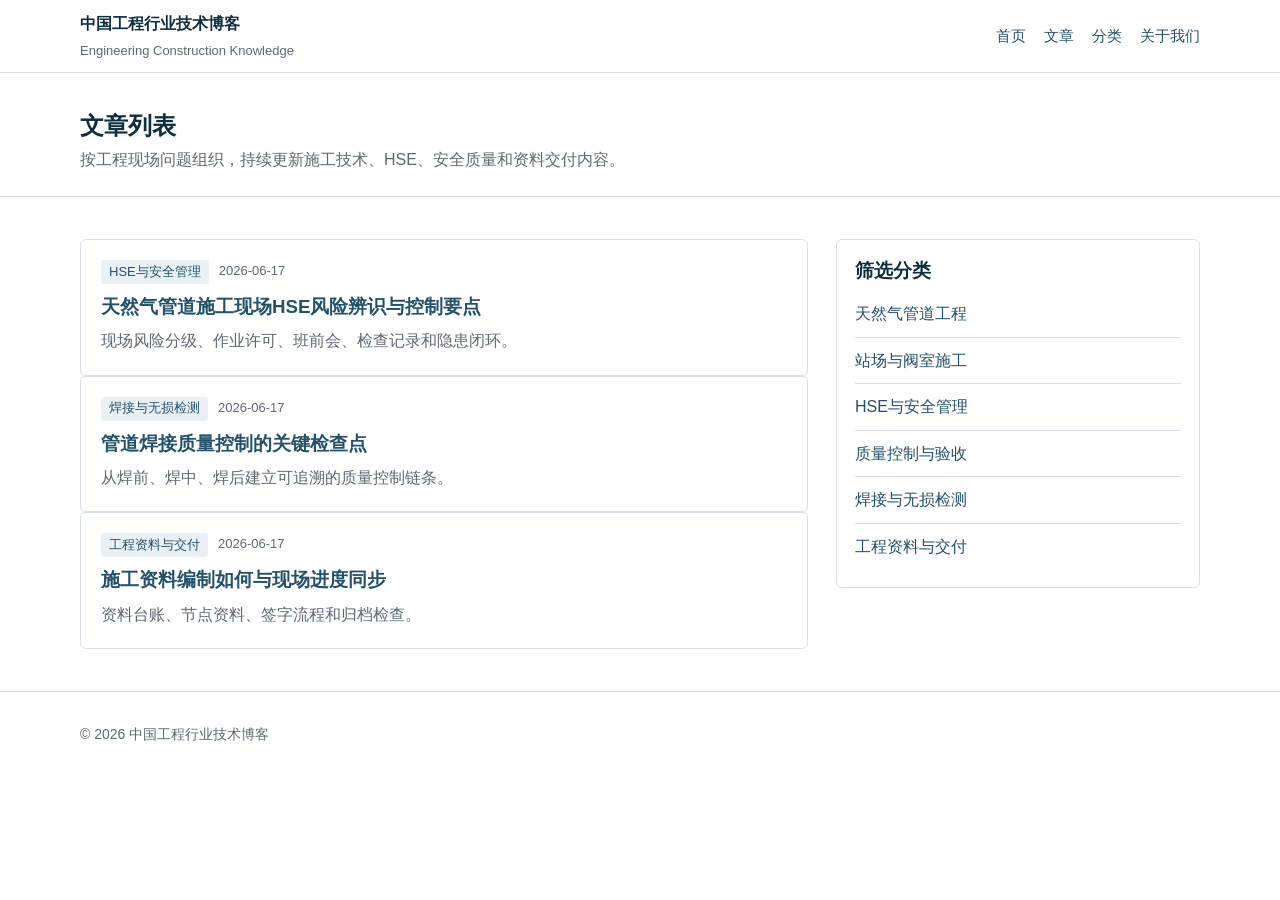
==== articles/index.html @ 87240e08 "Initial engineering tech blog" ====
<!doctype html>
<html lang="zh-CN">
<head>
  <meta charset="utf-8">
  <meta name="viewport" content="width=device-width, initial-scale=1">
  <title>文章列表 - 中国工程行业技术博客</title>
  <meta name="description" content="中国工程建设行业技术文章列表，覆盖管道施工、站场施工、HSE、安全管理、质量控制、焊接工程和资料编制。">
  <link rel="stylesheet" href="../assets/style.css">
</head>
<body>
  <header class="site-header">
    <div class="wrap topbar">
      <a class="brand" href="../index.html">中国工程行业技术博客<span>Engineering Construction Knowledge</span></a>
      <nav class="nav"><a href="../index.html">首页</a><a href="index.html">文章</a><a href="../categories/index.html">分类</a><a href="../about.html">关于我们</a></nav>
    </div>
  </header>
  <main>
    <section class="page-title"><div class="wrap"><h1>文章列表</h1><p>按工程现场问题组织，持续更新施工技术、HSE、安全质量和资料交付内容。</p></div></section>
    <section class="section">
      <div class="wrap two-col">
        <div>
          <article class="article-card"><div class="meta"><span class="tag">HSE与安全管理</span><span>2026-06-17</span></div><h3><a href="hse-risk-control.html">天然气管道施工现场HSE风险辨识与控制要点</a></h3><p>现场风险分级、作业许可、班前会、检查记录和隐患闭环。</p></article>
          <article class="article-card"><div class="meta"><span class="tag">焊接与无损检测</span><span>2026-06-17</span></div><h3><a href="welding-quality.html">管道焊接质量控制的关键检查点</a></h3><p>从焊前、焊中、焊后建立可追溯的质量控制链条。</p></article>
          <article class="article-card"><div class="meta"><span class="tag">工程资料与交付</span><span>2026-06-17</span></div><h3><a href="project-documents.html">施工资料编制如何与现场进度同步</a></h3><p>资料台账、节点资料、签字流程和归档检查。</p></article>
        </div>
        <aside>
          <div class="sidebox"><h3>筛选分类</h3><ul class="link-list"><li><a href="../categories/index.html#pipeline">天然气管道工程</a></li><li><a href="../categories/index.html#station">站场与阀室施工</a></li><li><a href="../categories/index.html#hse">HSE与安全管理</a></li><li><a href="../categories/index.html#quality">质量控制与验收</a></li><li><a href="../categories/index.html#welding">焊接与无损检测</a></li><li><a href="../categories/index.html#docs">工程资料与交付</a></li></ul></div>
        </aside>
      </div>
    </section>
  </main>
  <footer class="footer"><div class="wrap">© 2026 中国工程行业技术博客</div></footer>
</body>
</html>
---- assets/style.css ----
:root {
  --ink: #18212b;
  --muted: #5d6875;
  --line: #d8dee6;
  --paper: #ffffff;
  --soft: #f4f7fa;
  --steel: #24516a;
  --safety: #c46a1c;
  --deep: #0f2f3f;
}

* {
  box-sizing: border-box;
}

body {
  margin: 0;
  color: var(--ink);
  background: var(--paper);
  font-family: -apple-system, BlinkMacSystemFont, "Segoe UI", "Microsoft YaHei", Arial, sans-serif;
  line-height: 1.72;
}

a {
  color: var(--steel);
  text-decoration: none;
}

a:hover {
  text-decoration: underline;
}

.site-header {
  border-bottom: 1px solid var(--line);
  background: #fff;
}

.wrap {
  width: min(1120px, calc(100% - 32px));
  margin: 0 auto;
}

.topbar {
  display: flex;
  align-items: center;
  justify-content: space-between;
  gap: 24px;
  min-height: 72px;
}

.brand {
  display: flex;
  flex-direction: column;
  gap: 2px;
  color: var(--deep);
  font-weight: 800;
  letter-spacing: 0;
}

.brand span {
  color: var(--muted);
  font-size: 13px;
  font-weight: 500;
}

.nav {
  display: flex;
  flex-wrap: wrap;
  gap: 18px;
  font-size: 15px;
}

.hero {
  background:
    linear-gradient(rgba(15, 47, 63, .86), rgba(15, 47, 63, .74)),
    url("https://images.unsplash.com/photo-1504917595217-d4dc5ebe6122?auto=format&fit=crop&w=1800&q=80") center/cover;
  color: #fff;
  padding: 72px 0 52px;
}

.hero h1 {
  max-width: 860px;
  margin: 0 0 18px;
  font-size: clamp(32px, 5vw, 58px);
  line-height: 1.12;
}

.hero p {
  max-width: 760px;
  margin: 0;
  color: #e6edf2;
  font-size: 18px;
}

.search-strip {
  margin-top: 32px;
  display: grid;
  grid-template-columns: 1fr auto;
  gap: 12px;
  max-width: 760px;
}

.search-strip input {
  min-height: 48px;
  padding: 0 16px;
  border: 1px solid rgba(255, 255, 255, .4);
  background: rgba(255, 255, 255, .96);
  border-radius: 4px;
  font-size: 16px;
}

.button {
  display: inline-flex;
  align-items: center;
  justify-content: center;
  min-height: 48px;
  padding: 0 18px;
  border-radius: 4px;
  background: var(--safety);
  color: #fff;
  font-weight: 700;
}

.section {
  padding: 42px 0;
}

.section-title {
  display: flex;
  align-items: end;
  justify-content: space-between;
  gap: 16px;
  margin-bottom: 20px;
}

.section-title h2,
.page-title h1 {
  margin: 0;
  color: var(--deep);
  line-height: 1.22;
}

.section-title p,
.page-title p {
  margin: 6px 0 0;
  color: var(--muted);
}

.grid {
  display: grid;
  grid-template-columns: repeat(3, 1fr);
  gap: 18px;
}

.two-col {
  display: grid;
  grid-template-columns: 2fr 1fr;
  gap: 28px;
}

.card,
.article-card,
.sidebox {
  border: 1px solid var(--line);
  border-radius: 6px;
  background: #fff;
}

.card {
  padding: 20px;
}

.card h3,
.article-card h3,
.sidebox h3 {
  margin: 0 0 8px;
  color: var(--deep);
  line-height: 1.35;
}

.card p,
.article-card p,
.sidebox p {
  margin: 0;
  color: var(--muted);
}

.article-card {
  padding: 20px;
}

.meta {
  display: flex;
  flex-wrap: wrap;
  gap: 10px;
  margin-bottom: 10px;
  color: var(--muted);
  font-size: 13px;
}

.tag {
  display: inline-flex;
  align-items: center;
  min-height: 24px;
  padding: 0 8px;
  border-radius: 3px;
  background: #e9f1f5;
  color: var(--steel);
  font-size: 13px;
}

.band {
  background: var(--soft);
}

.sidebox {
  padding: 18px;
  margin-bottom: 16px;
}

.link-list {
  margin: 0;
  padding: 0;
  list-style: none;
}

.link-list li {
  padding: 9px 0;
  border-bottom: 1px solid var(--line);
}

.link-list li:last-child {
  border-bottom: 0;
}

.page-title {
  padding: 38px 0 22px;
  border-bottom: 1px solid var(--line);
}

.article {
  max-width: 820px;
}

.article h1 {
  margin: 0 0 10px;
  color: var(--deep);
  font-size: clamp(30px, 4vw, 46px);
  line-height: 1.18;
}

.article h2 {
  margin-top: 34px;
  color: var(--deep);
  border-left: 4px solid var(--safety);
  padding-left: 12px;
}

.article table {
  width: 100%;
  border-collapse: collapse;
  margin: 16px 0;
}

.article th,
.article td {
  border: 1px solid var(--line);
  padding: 10px;
  text-align: left;
  vertical-align: top;
}

.article th {
  background: var(--soft);
}

.notice {
  border-left: 4px solid var(--safety);
  background: #fff7ef;
  padding: 14px 16px;
  margin: 18px 0;
}

.footer {
  padding: 30px 0;
  border-top: 1px solid var(--line);
  color: var(--muted);
  font-size: 14px;
}

@media (max-width: 840px) {
  .topbar,
  .section-title {
    align-items: flex-start;
    flex-direction: column;
  }

  .search-strip,
  .grid,
  .two-col {
    grid-template-columns: 1fr;
  }
}
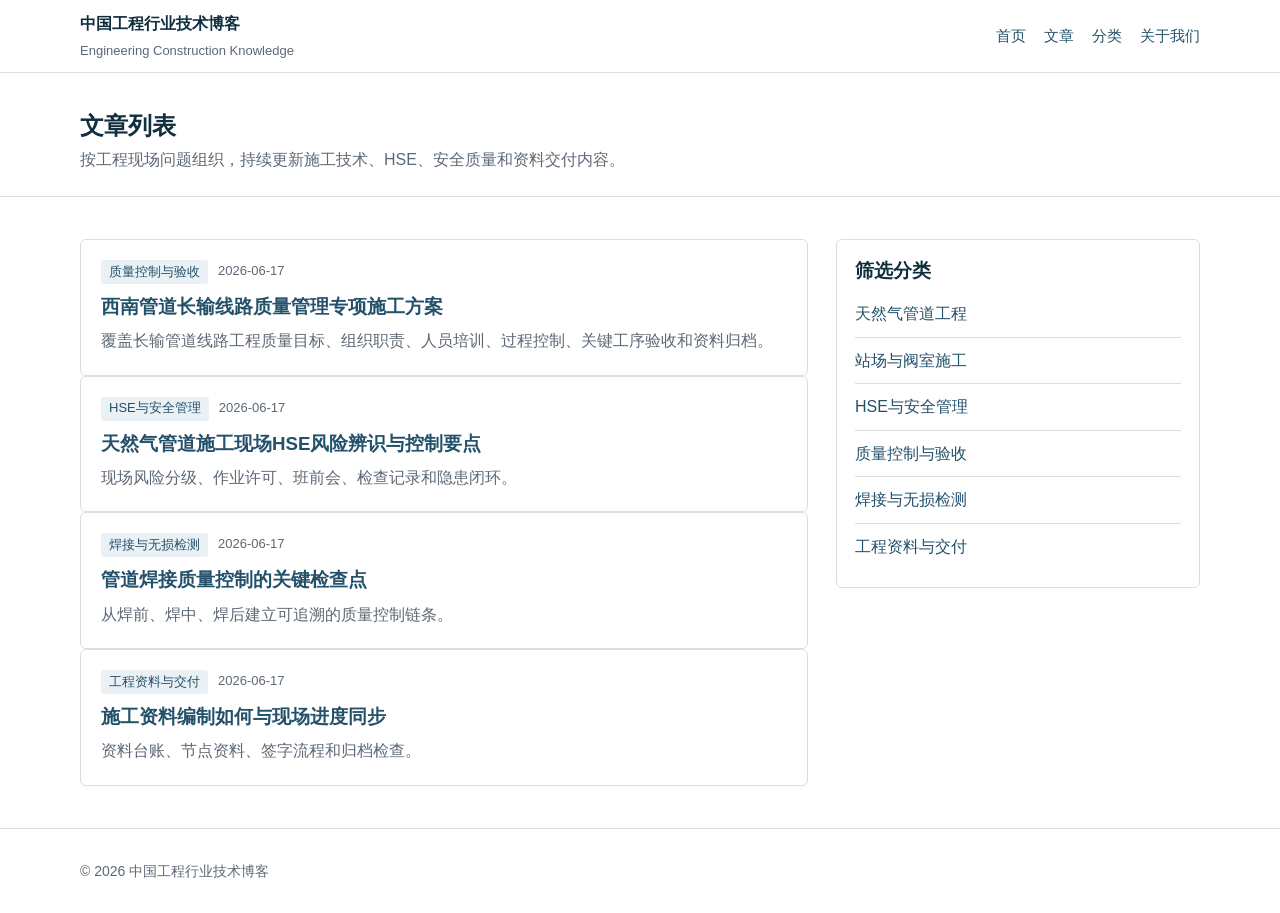
==== commit 8710986c: "Add long-distance pipeline quality management article" ====
--- a/articles/index.html
+++ b/articles/index.html
@@ -19,6 +19,7 @@
     <section class="section">
       <div class="wrap two-col">
         <div>
+          <article class="article-card"><div class="meta"><span class="tag">质量控制与验收</span><span>2026-06-17</span></div><h3><a href="long-distance-pipeline-quality-management-plan.html">西南管道长输线路质量管理专项施工方案</a></h3><p>覆盖长输管道线路工程质量目标、组织职责、人员培训、过程控制、关键工序验收和资料归档。</p></article>
           <article class="article-card"><div class="meta"><span class="tag">HSE与安全管理</span><span>2026-06-17</span></div><h3><a href="hse-risk-control.html">天然气管道施工现场HSE风险辨识与控制要点</a></h3><p>现场风险分级、作业许可、班前会、检查记录和隐患闭环。</p></article>
           <article class="article-card"><div class="meta"><span class="tag">焊接与无损检测</span><span>2026-06-17</span></div><h3><a href="welding-quality.html">管道焊接质量控制的关键检查点</a></h3><p>从焊前、焊中、焊后建立可追溯的质量控制链条。</p></article>
           <article class="article-card"><div class="meta"><span class="tag">工程资料与交付</span><span>2026-06-17</span></div><h3><a href="project-documents.html">施工资料编制如何与现场进度同步</a></h3><p>资料台账、节点资料、签字流程和归档检查。</p></article>
--- a/assets/style.css
+++ b/assets/style.css
@@ -262,6 +262,17 @@
   margin: 16px 0;
 }
 
+.table-wrap {
+  width: 100%;
+  overflow-x: auto;
+  margin: 16px 0;
+}
+
+.table-wrap table {
+  min-width: 720px;
+  margin: 0;
+}
+
 .article th,
 .article td {
   border: 1px solid var(--line);
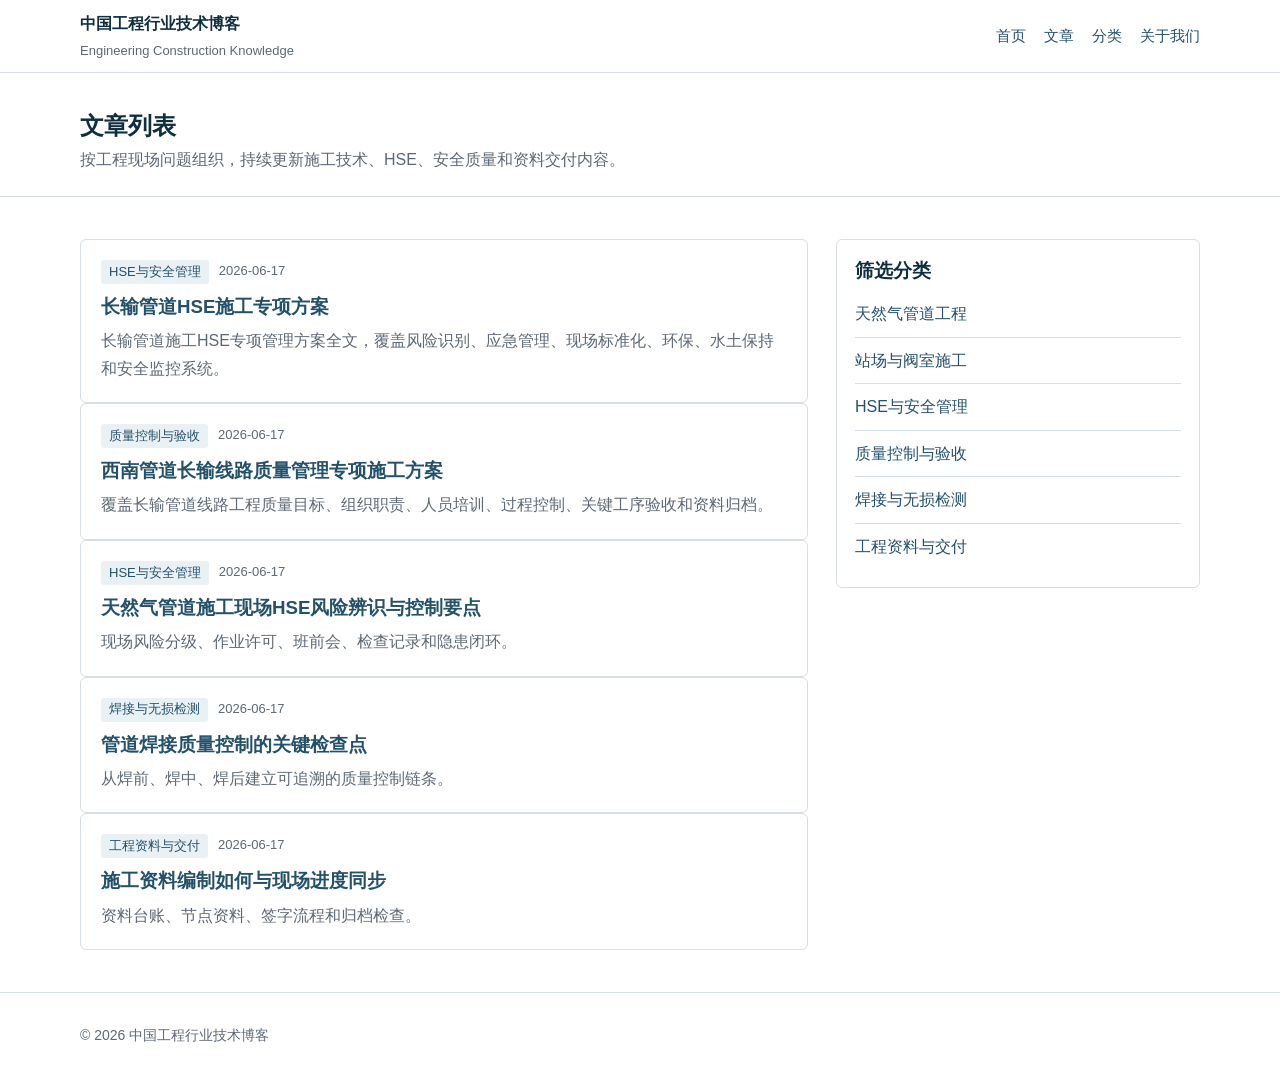
==== commit 2c1df5fd: "Move HSE plan to article page" ====
--- a/articles/index.html
+++ b/articles/index.html
@@ -19,6 +19,7 @@
     <section class="section">
       <div class="wrap two-col">
         <div>
+          <article class="article-card"><div class="meta"><span class="tag">HSE与安全管理</span><span>2026-06-17</span></div><h3><a href="long-distance-pipeline-hse-special-plan.html">长输管道HSE施工专项方案</a></h3><p>长输管道施工HSE专项管理方案全文，覆盖风险识别、应急管理、现场标准化、环保、水土保持和安全监控系统。</p></article>
           <article class="article-card"><div class="meta"><span class="tag">质量控制与验收</span><span>2026-06-17</span></div><h3><a href="long-distance-pipeline-quality-management-plan.html">西南管道长输线路质量管理专项施工方案</a></h3><p>覆盖长输管道线路工程质量目标、组织职责、人员培训、过程控制、关键工序验收和资料归档。</p></article>
           <article class="article-card"><div class="meta"><span class="tag">HSE与安全管理</span><span>2026-06-17</span></div><h3><a href="hse-risk-control.html">天然气管道施工现场HSE风险辨识与控制要点</a></h3><p>现场风险分级、作业许可、班前会、检查记录和隐患闭环。</p></article>
           <article class="article-card"><div class="meta"><span class="tag">焊接与无损检测</span><span>2026-06-17</span></div><h3><a href="welding-quality.html">管道焊接质量控制的关键检查点</a></h3><p>从焊前、焊中、焊后建立可追溯的质量控制链条。</p></article>
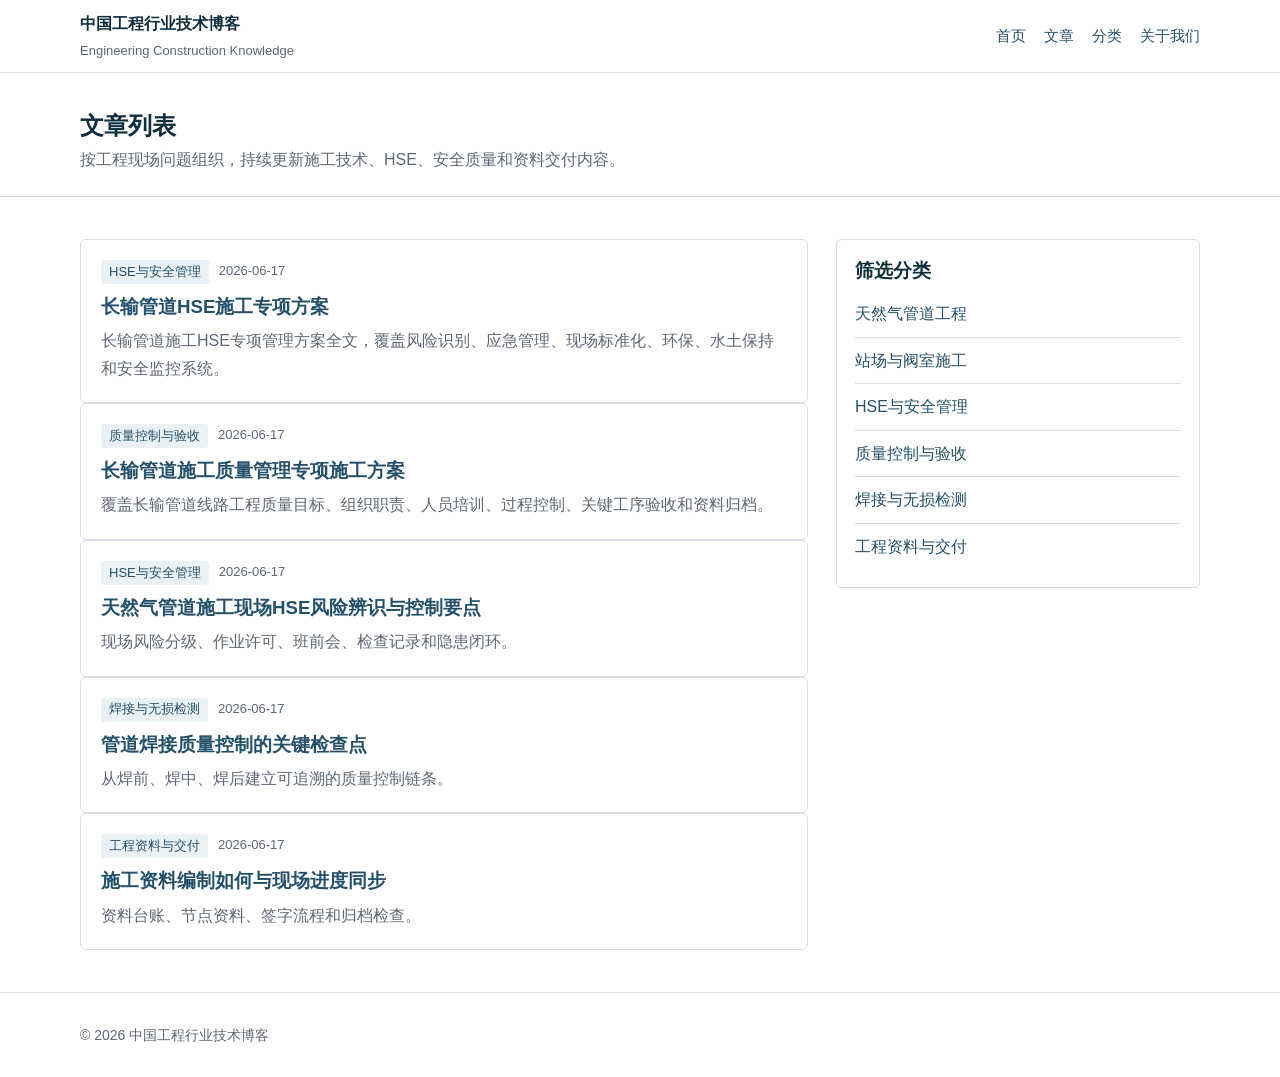
==== commit f570e053: "Add full pipeline quality management article" ====
--- a/articles/index.html
+++ b/articles/index.html
@@ -20,7 +20,7 @@
       <div class="wrap two-col">
         <div>
           <article class="article-card"><div class="meta"><span class="tag">HSE与安全管理</span><span>2026-06-17</span></div><h3><a href="long-distance-pipeline-hse-special-plan.html">长输管道HSE施工专项方案</a></h3><p>长输管道施工HSE专项管理方案全文，覆盖风险识别、应急管理、现场标准化、环保、水土保持和安全监控系统。</p></article>
-          <article class="article-card"><div class="meta"><span class="tag">质量控制与验收</span><span>2026-06-17</span></div><h3><a href="long-distance-pipeline-quality-management-plan.html">西南管道长输线路质量管理专项施工方案</a></h3><p>覆盖长输管道线路工程质量目标、组织职责、人员培训、过程控制、关键工序验收和资料归档。</p></article>
+          <article class="article-card"><div class="meta"><span class="tag">质量控制与验收</span><span>2026-06-17</span></div><h3><a href="long-distance-pipeline-quality-management-plan.html">长输管道施工质量管理专项施工方案</a></h3><p>覆盖长输管道线路工程质量目标、组织职责、人员培训、过程控制、关键工序验收和资料归档。</p></article>
           <article class="article-card"><div class="meta"><span class="tag">HSE与安全管理</span><span>2026-06-17</span></div><h3><a href="hse-risk-control.html">天然气管道施工现场HSE风险辨识与控制要点</a></h3><p>现场风险分级、作业许可、班前会、检查记录和隐患闭环。</p></article>
           <article class="article-card"><div class="meta"><span class="tag">焊接与无损检测</span><span>2026-06-17</span></div><h3><a href="welding-quality.html">管道焊接质量控制的关键检查点</a></h3><p>从焊前、焊中、焊后建立可追溯的质量控制链条。</p></article>
           <article class="article-card"><div class="meta"><span class="tag">工程资料与交付</span><span>2026-06-17</span></div><h3><a href="project-documents.html">施工资料编制如何与现场进度同步</a></h3><p>资料台账、节点资料、签字流程和归档检查。</p></article>
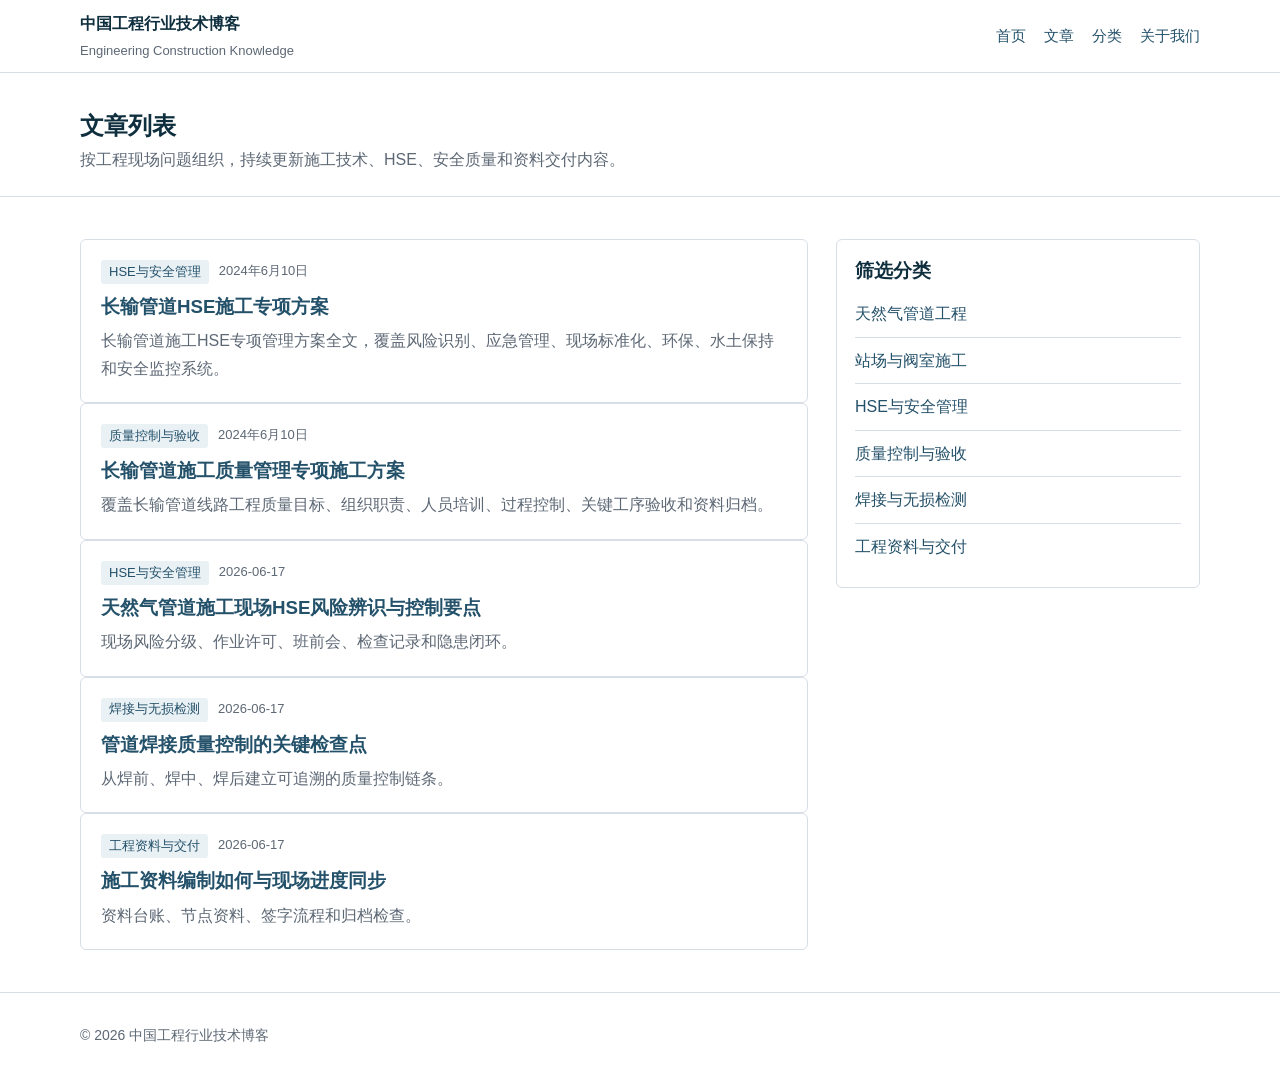
==== commit b4d98934: "Update featured article dates" ====
--- a/articles/index.html
+++ b/articles/index.html
@@ -19,8 +19,8 @@
     <section class="section">
       <div class="wrap two-col">
         <div>
-          <article class="article-card"><div class="meta"><span class="tag">HSE与安全管理</span><span>2026-06-17</span></div><h3><a href="long-distance-pipeline-hse-special-plan.html">长输管道HSE施工专项方案</a></h3><p>长输管道施工HSE专项管理方案全文，覆盖风险识别、应急管理、现场标准化、环保、水土保持和安全监控系统。</p></article>
-          <article class="article-card"><div class="meta"><span class="tag">质量控制与验收</span><span>2026-06-17</span></div><h3><a href="long-distance-pipeline-quality-management-plan.html">长输管道施工质量管理专项施工方案</a></h3><p>覆盖长输管道线路工程质量目标、组织职责、人员培训、过程控制、关键工序验收和资料归档。</p></article>
+          <article class="article-card"><div class="meta"><span class="tag">HSE与安全管理</span><span>2024年6月10日</span></div><h3><a href="long-distance-pipeline-hse-special-plan.html">长输管道HSE施工专项方案</a></h3><p>长输管道施工HSE专项管理方案全文，覆盖风险识别、应急管理、现场标准化、环保、水土保持和安全监控系统。</p></article>
+          <article class="article-card"><div class="meta"><span class="tag">质量控制与验收</span><span>2024年6月10日</span></div><h3><a href="long-distance-pipeline-quality-management-plan.html">长输管道施工质量管理专项施工方案</a></h3><p>覆盖长输管道线路工程质量目标、组织职责、人员培训、过程控制、关键工序验收和资料归档。</p></article>
           <article class="article-card"><div class="meta"><span class="tag">HSE与安全管理</span><span>2026-06-17</span></div><h3><a href="hse-risk-control.html">天然气管道施工现场HSE风险辨识与控制要点</a></h3><p>现场风险分级、作业许可、班前会、检查记录和隐患闭环。</p></article>
           <article class="article-card"><div class="meta"><span class="tag">焊接与无损检测</span><span>2026-06-17</span></div><h3><a href="welding-quality.html">管道焊接质量控制的关键检查点</a></h3><p>从焊前、焊中、焊后建立可追溯的质量控制链条。</p></article>
           <article class="article-card"><div class="meta"><span class="tag">工程资料与交付</span><span>2026-06-17</span></div><h3><a href="project-documents.html">施工资料编制如何与现场进度同步</a></h3><p>资料台账、节点资料、签字流程和归档检查。</p></article>
